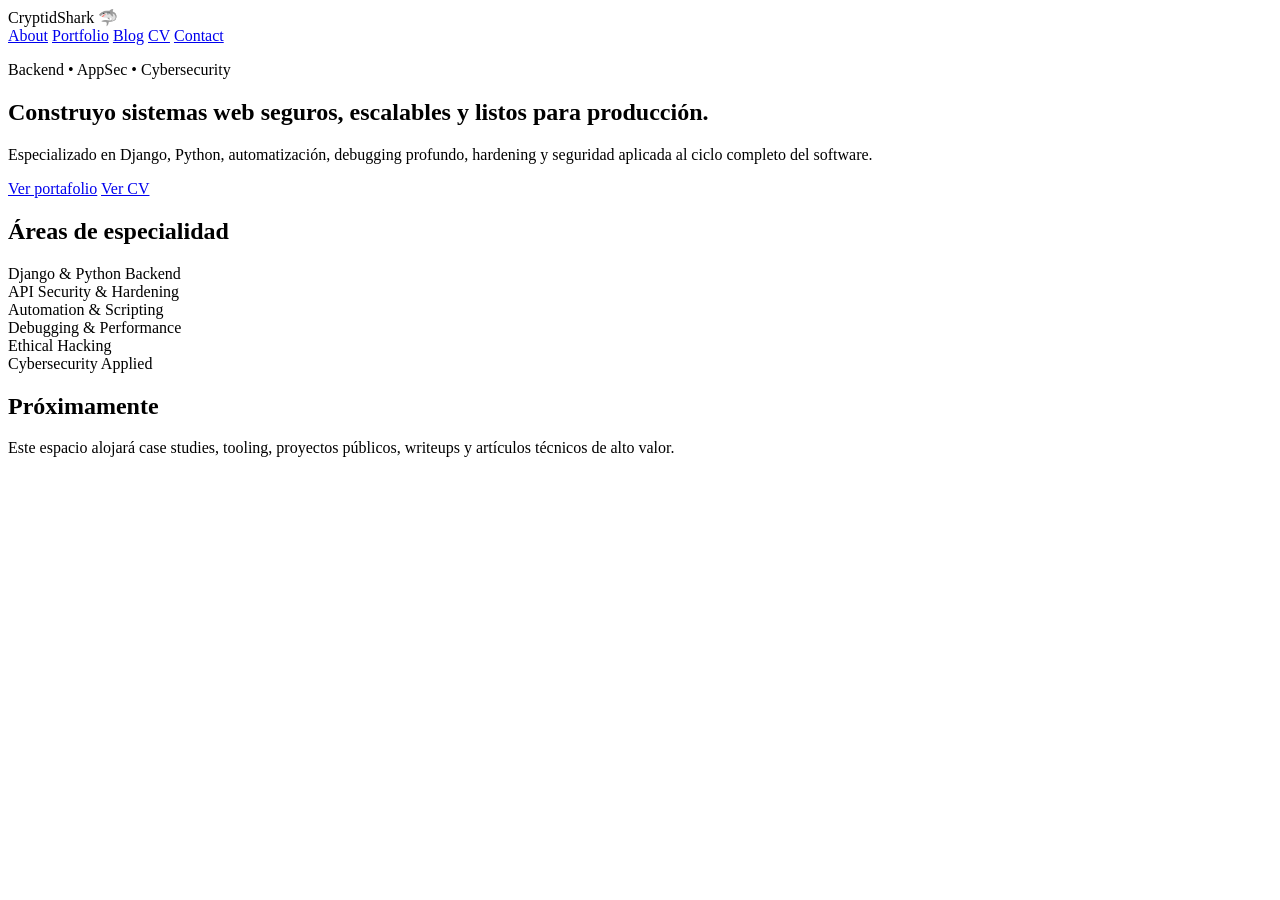
==== index.html @ 8bccdbf0 "Update index.html" ====
<!DOCTYPE html>
<html lang="es">
<head>
  <meta charset="UTF-8" />
  <meta name="viewport" content="width=device-width, initial-scale=1.0" />
  <title>CryptidShark | Backend Engineer & AppSec</title>
  <meta name="description" content="Backend Engineer especializado en Django, Python, automatización, AppSec y ciberseguridad aplicada.">
  <link rel="stylesheet" href="assets/css/style.css" />
</head>
<body>
  <header class="navbar">
    <div class="brand">CryptidShark 🦈</div>
    <nav>
      <a href="about.html">About</a>
      <a href="portfolio.html">Portfolio</a>
      <a href="blog.html">Blog</a>
      <a href="cv.html">CV</a>
      <a href="contact.html">Contact</a>
    </nav>
  </header>

  <main>
    <section class="hero">
      <p class="eyebrow">Backend • AppSec • Cybersecurity</p>
      <h1>Construyo sistemas web seguros, escalables y listos para producción.</h1>
      <p class="subtitle">
        Especializado en Django, Python, automatización, debugging profundo,
        hardening y seguridad aplicada al ciclo completo del software.
      </p>

      <div class="cta-group">
        <a class="btn primary" href="portfolio.html">Ver portafolio</a>
        <a class="btn secondary" href="cv.html">Ver CV</a>
      </div>
    </section>

    <section class="expertise">
      <h2>Áreas de especialidad</h2>
      <div class="grid">
        <div class="card">Django & Python Backend</div>
        <div class="card">API Security & Hardening</div>
        <div class="card">Automation & Scripting</div>
        <div class="card">Debugging & Performance</div>
        <div class="card">Ethical Hacking</div>
        <div class="card">Cybersecurity Applied</div>
      </div>
    </section>

    <section class="preview">
      <h2>Próximamente</h2>
      <p>
        Este espacio alojará case studies, tooling, proyectos públicos,
        writeups y artículos técnicos de alto valor.
      </p>
    </section>
  </main>
</body>
</html>
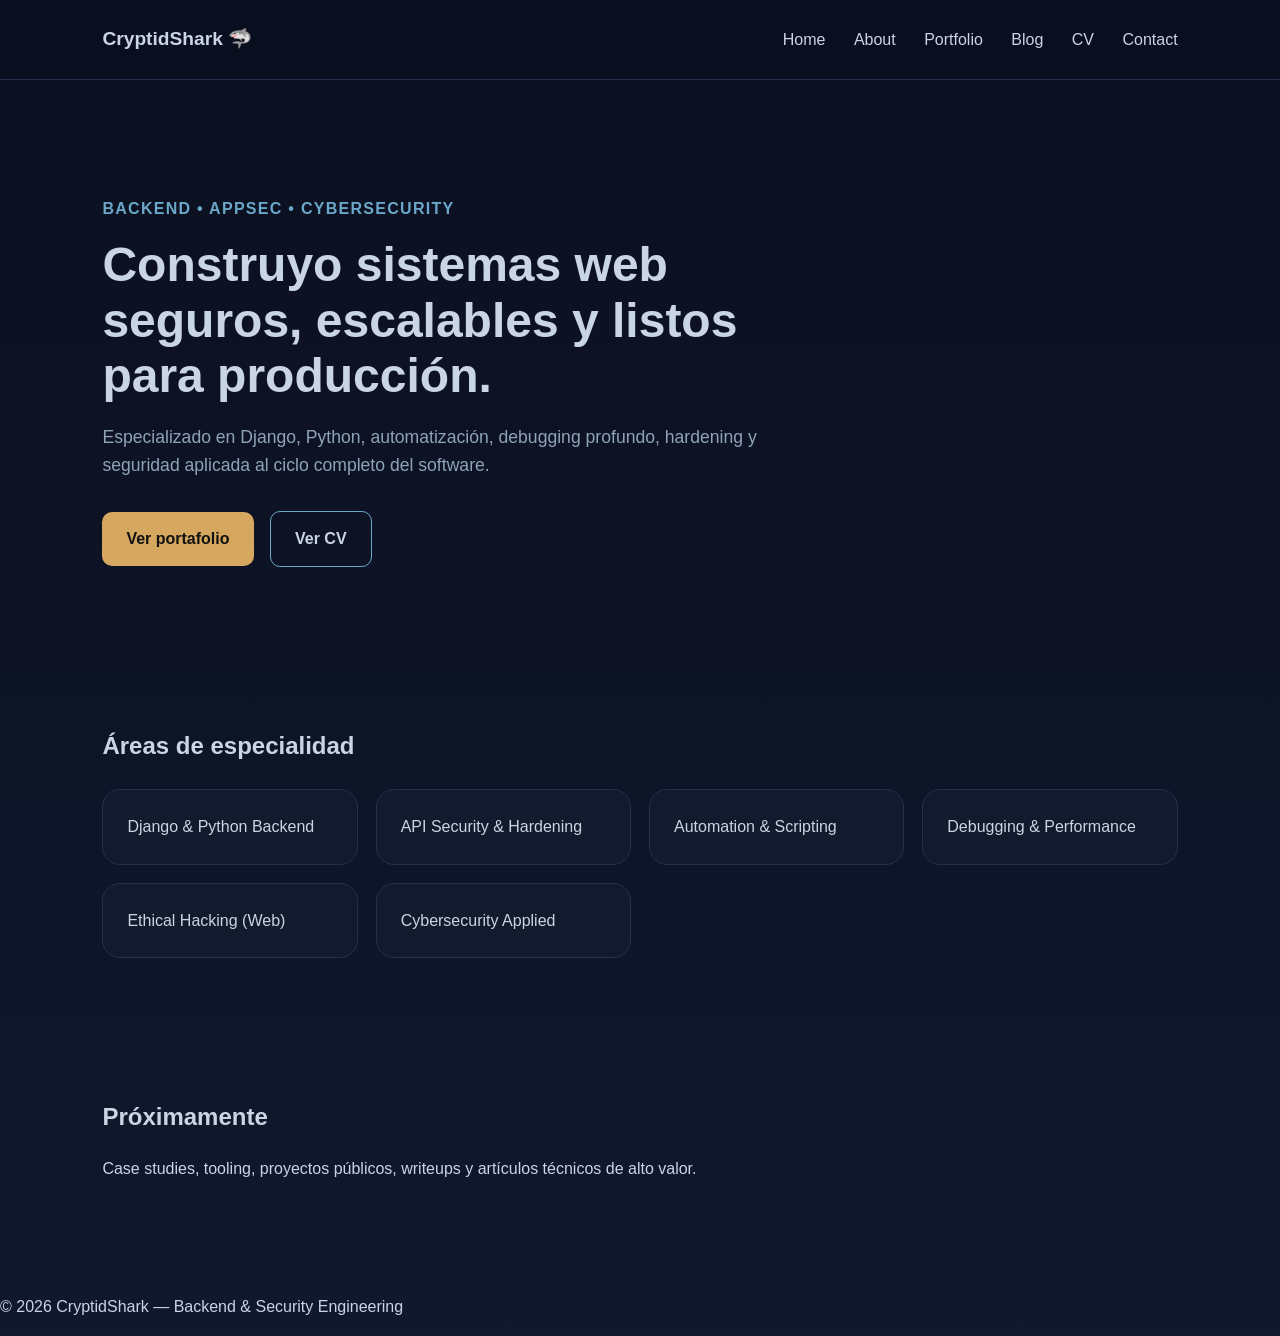
==== commit 72991d76: "Update index.html" ====
--- a/index.html
+++ b/index.html
@@ -1,16 +1,20 @@
 <!DOCTYPE html>
 <html lang="es">
 <head>
-  <meta charset="UTF-8" />
-  <meta name="viewport" content="width=device-width, initial-scale=1.0" />
-  <title>CryptidShark | Backend Engineer & AppSec</title>
-  <meta name="description" content="Backend Engineer especializado en Django, Python, automatización, AppSec y ciberseguridad aplicada.">
-  <link rel="stylesheet" href="assets/css/style.css" />
+  <meta charset="UTF-8">
+  <meta name="viewport" content="width=device-width, initial-scale=1.0">
+  <title>CryptidShark | Backend & AppSec Engineer</title>
+  <meta name="description" content="Backend Engineer especializado en Django, Python, automatización, AppSec y ciberseguridad aplicada. Disponible para auditorías, hardening y desarrollo seguro.">
+  <meta property="og:title" content="CryptidShark | Backend & AppSec">
+  <meta property="og:description" content="Construyo sistemas web seguros, escalables y listos para producción.">
+  <meta property="og:type" content="website">
+  <link rel="stylesheet" href="assets/css/style.css">
 </head>
 <body>
   <header class="navbar">
     <div class="brand">CryptidShark 🦈</div>
     <nav>
+      <a href="index.html">Home</a>
       <a href="about.html">About</a>
       <a href="portfolio.html">Portfolio</a>
       <a href="blog.html">Blog</a>
@@ -27,7 +31,6 @@
         Especializado en Django, Python, automatización, debugging profundo,
         hardening y seguridad aplicada al ciclo completo del software.
       </p>
-
       <div class="cta-group">
         <a class="btn primary" href="portfolio.html">Ver portafolio</a>
         <a class="btn secondary" href="cv.html">Ver CV</a>
@@ -41,18 +44,19 @@
         <div class="card">API Security & Hardening</div>
         <div class="card">Automation & Scripting</div>
         <div class="card">Debugging & Performance</div>
-        <div class="card">Ethical Hacking</div>
+        <div class="card">Ethical Hacking (Web)</div>
         <div class="card">Cybersecurity Applied</div>
       </div>
     </section>
 
     <section class="preview">
       <h2>Próximamente</h2>
-      <p>
-        Este espacio alojará case studies, tooling, proyectos públicos,
-        writeups y artículos técnicos de alto valor.
-      </p>
+      <p>Case studies, tooling, proyectos públicos, writeups y artículos técnicos de alto valor.</p>
     </section>
   </main>
+
+  <footer class="footer">
+    <p>© 2026 CryptidShark — Backend & Security Engineering</p>
+  </footer>
 </body>
 </html>
--- a/assets/css/style.css
+++ b/assets/css/style.css
@@ -0,0 +1,114 @@
+:root {
+  --bg: #0b1020;
+  --surface: #131a2e;
+  --text: #c9d4e5;
+  --muted: #8ea3b8;
+  --accent: #6ba7c9;
+  --premium: #d6a85f;
+  --border: #24314d;
+}
+
+* {
+  box-sizing: border-box;
+}
+
+body {
+  margin: 0;
+  font-family: Inter, Arial, sans-serif;
+  background: linear-gradient(180deg, #0b1020 0%, #10182d 100%);
+  color: var(--text);
+  line-height: 1.6;
+}
+
+.navbar {
+  display: flex;
+  justify-content: space-between;
+  align-items: center;
+  padding: 24px 8%;
+  border-bottom: 1px solid var(--border);
+  background: rgba(11, 16, 32, 0.85);
+  backdrop-filter: blur(10px);
+  position: sticky;
+  top: 0;
+}
+
+.brand {
+  font-weight: 700;
+  font-size: 1.2rem;
+}
+
+nav a {
+  color: var(--text);
+  text-decoration: none;
+  margin-left: 24px;
+}
+
+.hero {
+  padding: 100px 8%;
+  max-width: 900px;
+}
+
+.eyebrow {
+  color: var(--accent);
+  font-weight: 600;
+  letter-spacing: 0.08em;
+  text-transform: uppercase;
+}
+
+.hero h1 {
+  font-size: 3rem;
+  line-height: 1.15;
+  margin: 12px 0 20px;
+}
+
+.subtitle {
+  color: var(--muted);
+  max-width: 700px;
+  font-size: 1.1rem;
+}
+
+.cta-group {
+  margin-top: 32px;
+}
+
+.btn {
+  display: inline-block;
+  padding: 14px 24px;
+  border-radius: 10px;
+  text-decoration: none;
+  margin-right: 12px;
+  font-weight: 600;
+}
+
+.primary {
+  background: var(--premium);
+  color: #111;
+}
+
+.secondary {
+  border: 1px solid var(--accent);
+  color: var(--text);
+}
+
+.expertise,
+.preview {
+  padding: 40px 8% 80px;
+}
+
+.grid {
+  display: grid;
+  grid-template-columns: repeat(auto-fit, minmax(220px, 1fr));
+  gap: 18px;
+  margin-top: 24px;
+}
+
+.card {
+  background: var(--surface);
+  border: 1px solid var(--border);
+  padding: 24px;
+  border-radius: 18px;
+}
+
+.page {
+  min-height: 100vh;
+}
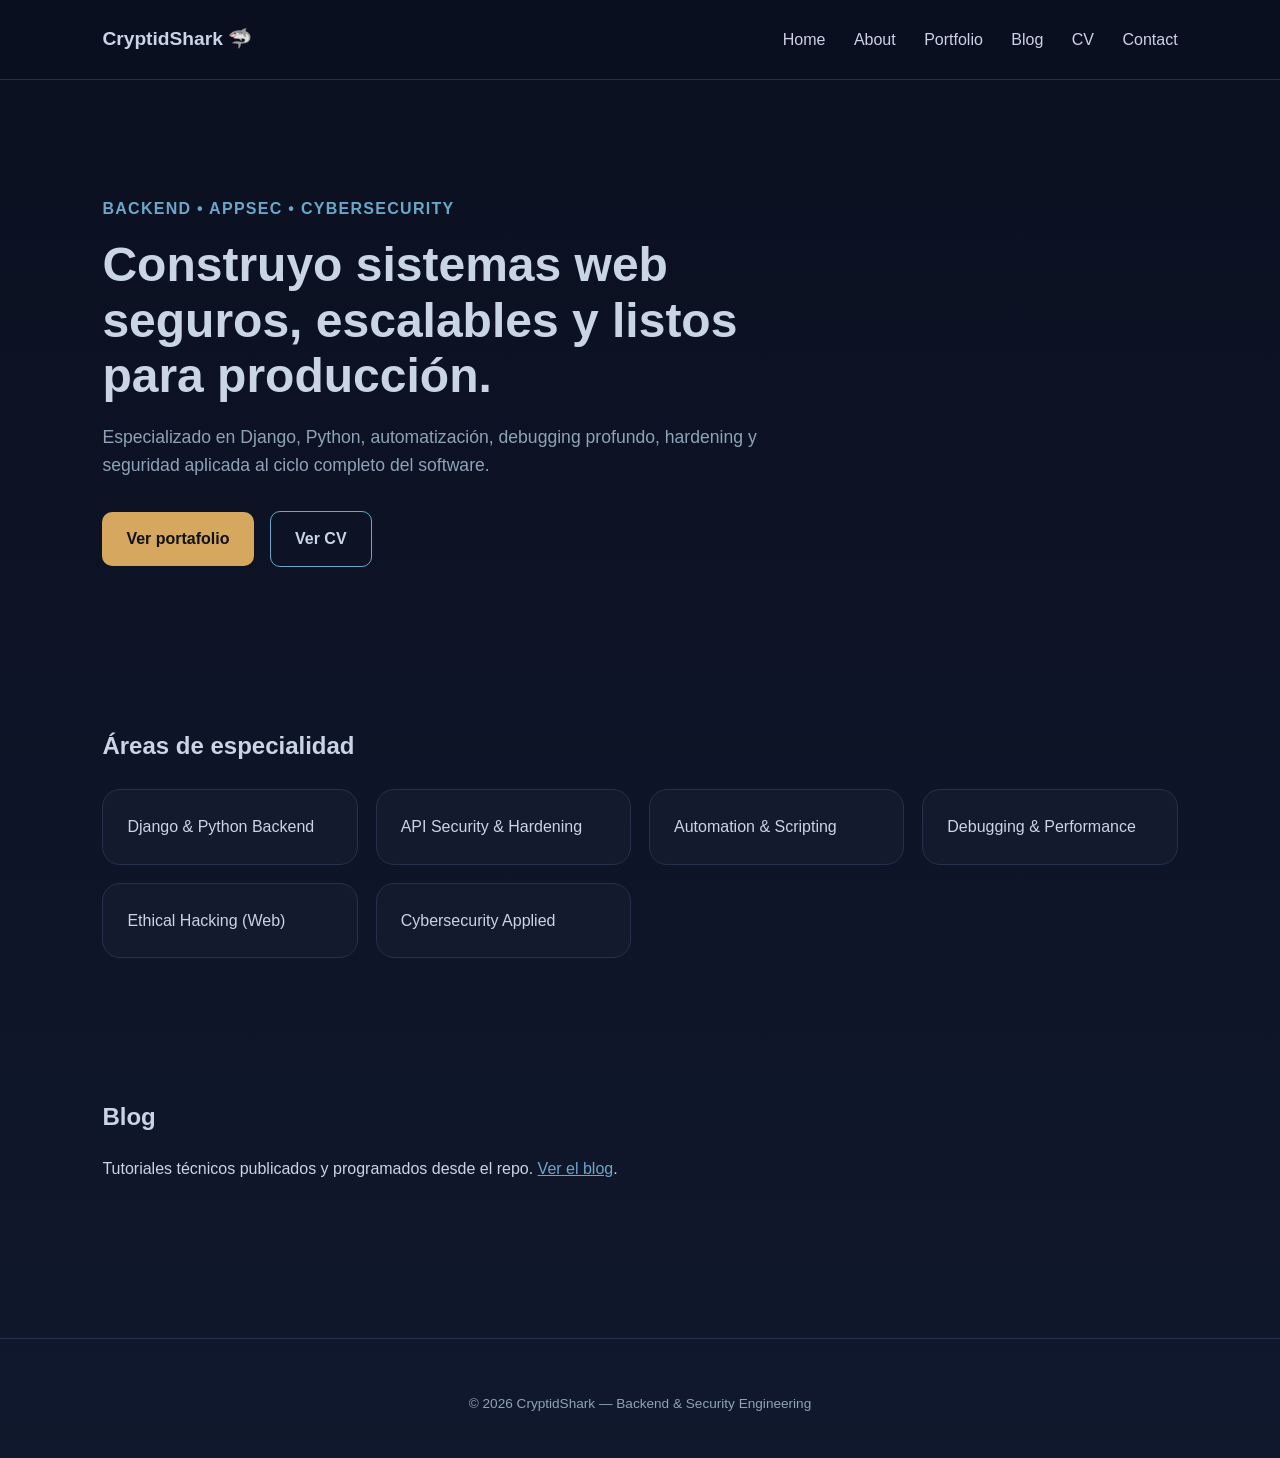
==== commit 5451e39e: "Mejora de link" ====
--- a/index.html
+++ b/index.html
@@ -50,8 +50,8 @@
     </section>
 
     <section class="preview">
-      <h2>Próximamente</h2>
-      <p>Case studies, tooling, proyectos públicos, writeups y artículos técnicos de alto valor.</p>
+      <h2>Blog</h2>
+      <p>Tutoriales técnicos publicados y programados desde el repo. <a href="blog.html">Ver el blog</a>.</p>
     </section>
   </main>
 
--- a/assets/css/style.css
+++ b/assets/css/style.css
@@ -95,6 +95,10 @@
   padding: 40px 8% 80px;
 }
 
+.preview a {
+  color: var(--accent);
+}
+
 .grid {
   display: grid;
   grid-template-columns: repeat(auto-fit, minmax(220px, 1fr));
@@ -109,6 +113,88 @@
   border-radius: 18px;
 }
 
+a.card,
+a.blog-card {
+  color: inherit;
+  text-decoration: none;
+  display: block;
+  transition: border-color 0.2s ease, transform 0.2s ease;
+}
+
+a.card:hover,
+a.blog-card:hover {
+  border-color: var(--accent);
+  transform: translateY(-2px);
+}
+
+.article {
+  max-width: 900px;
+  margin: 0 auto;
+  padding: 0 20px 80px;
+}
+
+.article h1 {
+  font-size: 2.2rem;
+  line-height: 1.2;
+}
+
+.article-meta {
+  color: var(--muted);
+  margin-bottom: 32px;
+}
+
+.article h2 {
+  margin-top: 40px;
+}
+
+.article pre {
+  background: #0a0f1c;
+  border: 1px solid var(--border);
+  padding: 16px;
+  overflow-x: auto;
+  border-radius: 12px;
+}
+
+.article code {
+  font-family: ui-monospace, SFMono-Regular, Menlo, monospace;
+  font-size: 0.9em;
+}
+
+.article a {
+  color: var(--accent);
+}
+
 .page {
   min-height: 100vh;
 }
+
+/* Footer */
+.footer {
+  text-align: center;
+  padding: 40px 8% 30px;
+  border-top: 1px solid var(--border);
+  margin-top: 60px;
+  color: var(--muted);
+  font-size: 0.85rem;
+}
+
+/* Responsive */
+@media (max-width: 768px) {
+  .navbar {
+    flex-direction: column;
+    gap: 16px;
+    padding: 16px;
+  }
+  nav a {
+    margin-left: 12px;
+    margin-right: 12px;
+  }
+  .hero h1 {
+    font-size: 2.2rem;
+  }
+  .btn {
+    display: block;
+    margin-bottom: 12px;
+    text-align: center;
+  }
+}
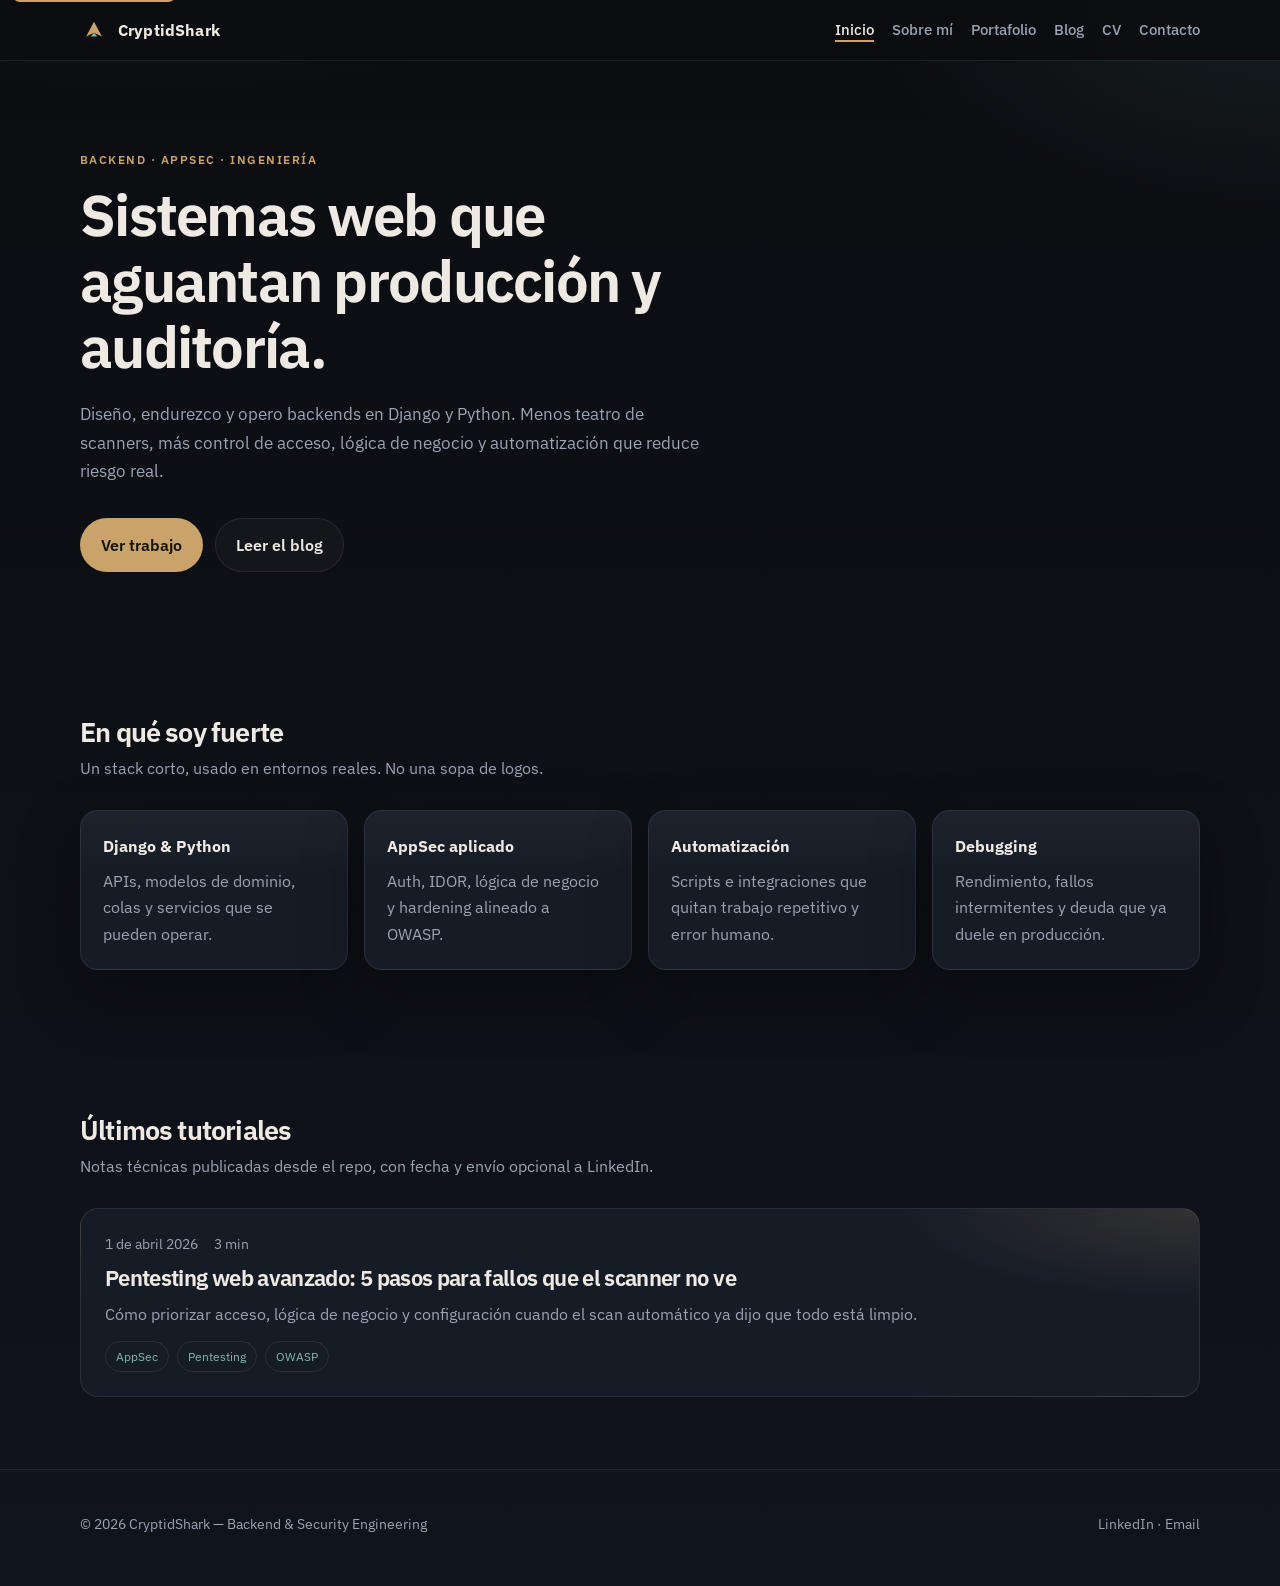
==== commit 72bec99f: "Mejora de link v2" ====
--- a/index.html
+++ b/index.html
@@ -4,59 +4,116 @@
   <meta charset="UTF-8">
   <meta name="viewport" content="width=device-width, initial-scale=1.0">
   <title>CryptidShark | Backend & AppSec Engineer</title>
-  <meta name="description" content="Backend Engineer especializado en Django, Python, automatización, AppSec y ciberseguridad aplicada. Disponible para auditorías, hardening y desarrollo seguro.">
+  <meta name="description" content="Anthony Renzo A. — Backend Engineer en Django y Python, AppSec y ciberseguridad aplicada. Auditorías, hardening y sistemas listos para producción.">
+  <meta name="theme-color" content="#0b0d11">
+  <link rel="canonical" href="https://cyphershark.github.io/">
   <meta property="og:title" content="CryptidShark | Backend & AppSec">
-  <meta property="og:description" content="Construyo sistemas web seguros, escalables y listos para producción.">
+  <meta property="og:description" content="Sistemas web seguros, escalables y listos para producción.">
   <meta property="og:type" content="website">
+  <meta property="og:url" content="https://cyphershark.github.io/">
+  <link rel="icon" href="assets/img/favicon.svg" type="image/svg+xml">
+  <link rel="preconnect" href="https://fonts.googleapis.com">
+  <link rel="preconnect" href="https://fonts.gstatic.com" crossorigin>
+  <link href="https://fonts.googleapis.com/css2?family=IBM+Plex+Mono:wght@400;500&family=IBM+Plex+Sans:wght@400;500;600;700&family=IBM+Plex+Serif:ital,wght@0,500;0,600;1,400&display=swap" rel="stylesheet">
   <link rel="stylesheet" href="assets/css/style.css">
+  <script type="application/ld+json">
+  {
+    "@context": "https://schema.org",
+    "@type": "Person",
+    "name": "Anthony Renzo A.",
+    "alternateName": "CryptidShark",
+    "jobTitle": "Backend & AppSec Engineer",
+    "url": "https://cyphershark.github.io/",
+    "email": "mailto:anthonyr594@outlook.com",
+    "sameAs": ["https://www.linkedin.com/in/anthony-renzo-a-06a599196"]
+  }
+  </script>
 </head>
 <body>
+  <a class="skip-link" href="#contenido">Saltar al contenido</a>
   <header class="navbar">
-    <div class="brand">CryptidShark 🦈</div>
-    <nav>
-      <a href="index.html">Home</a>
-      <a href="about.html">About</a>
-      <a href="portfolio.html">Portfolio</a>
-      <a href="blog.html">Blog</a>
-      <a href="cv.html">CV</a>
-      <a href="contact.html">Contact</a>
-    </nav>
+    <div class="navbar-inner">
+      <a class="brand" href="index.html">
+        <img src="assets/img/favicon.svg" alt="">
+        CryptidShark
+      </a>
+      <input id="nav-toggle" class="nav-toggle" type="checkbox" aria-hidden="true" tabindex="-1">
+      <label class="nav-burger" for="nav-toggle" aria-label="Abrir menú"><span></span></label>
+      <nav aria-label="Principal">
+        <a class="is-active" href="index.html" aria-current="page">Inicio</a>
+        <a href="about.html">Sobre mí</a>
+        <a href="portfolio.html">Portafolio</a>
+        <a href="blog.html">Blog</a>
+        <a href="cv.html">CV</a>
+        <a href="contact.html">Contacto</a>
+      </nav>
+    </div>
   </header>
 
-  <main>
+  <main id="contenido">
     <section class="hero">
-      <p class="eyebrow">Backend • AppSec • Cybersecurity</p>
-      <h1>Construyo sistemas web seguros, escalables y listos para producción.</h1>
-      <p class="subtitle">
-        Especializado en Django, Python, automatización, debugging profundo,
-        hardening y seguridad aplicada al ciclo completo del software.
-      </p>
-      <div class="cta-group">
-        <a class="btn primary" href="portfolio.html">Ver portafolio</a>
-        <a class="btn secondary" href="cv.html">Ver CV</a>
+      <div class="wrap">
+        <p class="eyebrow">Backend · AppSec · Ingeniería</p>
+        <h1>Sistemas web que aguantan producción y auditoría.</h1>
+        <p class="subtitle">
+          Diseño, endurezco y opero backends en Django y Python.
+          Menos teatro de scanners, más control de acceso, lógica de negocio
+          y automatización que reduce riesgo real.
+        </p>
+        <div class="cta-group">
+          <a class="btn primary" href="portfolio.html">Ver trabajo</a>
+          <a class="btn secondary" href="blog.html">Leer el blog</a>
+        </div>
       </div>
     </section>
 
-    <section class="expertise">
-      <h2>Áreas de especialidad</h2>
-      <div class="grid">
-        <div class="card">Django & Python Backend</div>
-        <div class="card">API Security & Hardening</div>
-        <div class="card">Automation & Scripting</div>
-        <div class="card">Debugging & Performance</div>
-        <div class="card">Ethical Hacking (Web)</div>
-        <div class="card">Cybersecurity Applied</div>
+    <section class="section">
+      <div class="wrap">
+        <h2>En qué soy fuerte</h2>
+        <p class="section-intro">Un stack corto, usado en entornos reales. No una sopa de logos.</p>
+        <div class="grid">
+          <article class="card">
+            <strong>Django & Python</strong>
+            <p>APIs, modelos de dominio, colas y servicios que se pueden operar.</p>
+          </article>
+          <article class="card">
+            <strong>AppSec aplicado</strong>
+            <p>Auth, IDOR, lógica de negocio y hardening alineado a OWASP.</p>
+          </article>
+          <article class="card">
+            <strong>Automatización</strong>
+            <p>Scripts e integraciones que quitan trabajo repetitivo y error humano.</p>
+          </article>
+          <article class="card">
+            <strong>Debugging</strong>
+            <p>Rendimiento, fallos intermitentes y deuda que ya duele en producción.</p>
+          </article>
+        </div>
       </div>
     </section>
 
-    <section class="preview">
-      <h2>Blog</h2>
-      <p>Tutoriales técnicos publicados y programados desde el repo. <a href="blog.html">Ver el blog</a>.</p>
+    <section class="section">
+      <div class="wrap">
+        <h2>Últimos tutoriales</h2>
+        <p class="section-intro">Notas técnicas publicadas desde el repo, con fecha y envío opcional a LinkedIn.</p>
+        <!-- BLOG_LATEST:START -->
+        <div class="post-list">
+          <a class="post-card post-card--featured" href="blog/secure-django.html"><div class="post-card-meta"><time datetime="2026-04-01">1 de abril 2026</time><span>3 min</span></div><h3>Pentesting web avanzado: 5 pasos para fallos que el scanner no ve</h3><p class="excerpt">Cómo priorizar acceso, lógica de negocio y configuración cuando el scan automático ya dijo que todo está limpio.</p><ul class="chips"><li>AppSec</li><li>Pentesting</li><li>OWASP</li></ul></a>
+        </div>
+        <!-- BLOG_LATEST:END -->
+      </div>
     </section>
   </main>
 
   <footer class="footer">
-    <p>© 2026 CryptidShark — Backend & Security Engineering</p>
+    <div class="footer-inner">
+      <p>© 2026 CryptidShark — Backend & Security Engineering</p>
+      <p>
+        <a href="https://www.linkedin.com/in/anthony-renzo-a-06a599196" rel="me noopener noreferrer" target="_blank">LinkedIn</a>
+        ·
+        <a href="mailto:anthonyr594@outlook.com">Email</a>
+      </p>
+    </div>
   </footer>
 </body>
 </html>
--- a/assets/css/style.css
+++ b/assets/css/style.css
@@ -1,120 +1,288 @@
 :root {
-  --bg: #0b1020;
-  --surface: #131a2e;
-  --text: #c9d4e5;
-  --muted: #8ea3b8;
-  --accent: #6ba7c9;
-  --premium: #d6a85f;
-  --border: #24314d;
-}
-
-* {
+  --bg: #0b0d11;
+  --bg-2: #10141b;
+  --surface: #161c26;
+  --surface-2: #1c2430;
+  --text: #eeeae3;
+  --muted: #9aa3b2;
+  --accent: #c9a36a;
+  --accent-2: #7eb8b0;
+  --border: rgba(238, 234, 227, 0.09);
+  --glow: rgba(201, 163, 106, 0.16);
+  --shadow: 0 24px 60px rgba(0, 0, 0, 0.35);
+  --radius: 18px;
+  --wrap: 1120px;
+  --font: "IBM Plex Sans", system-ui, sans-serif;
+  --serif: "IBM Plex Serif", Georgia, serif;
+  --mono: "IBM Plex Mono", ui-monospace, monospace;
+}
+
+*,
+*::before,
+*::after {
   box-sizing: border-box;
+}
+
+html {
+  scroll-behavior: smooth;
+  color-scheme: dark;
 }
 
 body {
   margin: 0;
-  font-family: Inter, Arial, sans-serif;
-  background: linear-gradient(180deg, #0b1020 0%, #10182d 100%);
+  min-height: 100vh;
+  font-family: var(--font);
+  background:
+    radial-gradient(1200px 500px at 12% -10%, rgba(201, 163, 106, 0.12), transparent 50%),
+    radial-gradient(900px 480px at 100% 0%, rgba(126, 184, 176, 0.1), transparent 46%),
+    linear-gradient(180deg, var(--bg) 0%, var(--bg-2) 100%);
   color: var(--text);
-  line-height: 1.6;
+  line-height: 1.65;
+}
+
+img {
+  max-width: 100%;
+  display: block;
+}
+
+a {
+  color: var(--accent-2);
+}
+
+a:hover {
+  color: var(--accent);
+}
+
+:focus-visible {
+  outline: 2px solid var(--accent);
+  outline-offset: 3px;
+}
+
+.skip-link {
+  position: absolute;
+  left: 12px;
+  top: -40px;
+  z-index: 100;
+  padding: 8px 12px;
+  background: var(--accent);
+  color: #111;
+  font-weight: 600;
+  text-decoration: none;
+  border-radius: 8px;
+}
+
+.skip-link:focus {
+  top: 12px;
+}
+
+.wrap {
+  width: min(var(--wrap), calc(100% - 48px));
+  margin: 0 auto;
 }
 
 .navbar {
+  position: sticky;
+  top: 0;
+  z-index: 50;
   display: flex;
   justify-content: space-between;
   align-items: center;
-  padding: 24px 8%;
+  gap: 24px;
+  flex-wrap: wrap;
+  padding: 16px 0;
   border-bottom: 1px solid var(--border);
-  background: rgba(11, 16, 32, 0.85);
-  backdrop-filter: blur(10px);
-  position: sticky;
-  top: 0;
+  background: rgba(11, 13, 17, 0.82);
+  backdrop-filter: blur(16px);
+}
+
+.navbar .wrap,
+.navbar-inner {
+  display: flex;
+  justify-content: space-between;
+  align-items: center;
+  gap: 24px;
+  flex-wrap: wrap;
+  width: min(var(--wrap), calc(100% - 48px));
+  margin: 0 auto;
 }
 
 .brand {
+  display: inline-flex;
+  align-items: center;
+  gap: 10px;
+  color: var(--text);
+  text-decoration: none;
   font-weight: 700;
-  font-size: 1.2rem;
-}
-
-nav a {
+  letter-spacing: 0.01em;
+}
+
+.brand img {
+  width: 28px;
+  height: 28px;
+}
+
+.nav-toggle {
+  position: absolute;
+  width: 1px;
+  height: 1px;
+  overflow: hidden;
+  clip: rect(0, 0, 0, 0);
+}
+
+.nav-burger {
+  display: none;
+  width: 44px;
+  height: 44px;
+  border: 1px solid var(--border);
+  border-radius: 12px;
+  align-items: center;
+  justify-content: center;
+  cursor: pointer;
+  background: var(--surface);
+}
+
+.nav-burger span {
+  display: block;
+  width: 18px;
+  height: 2px;
+  background: var(--text);
+  box-shadow: 0 -6px 0 var(--text), 0 6px 0 var(--text);
+}
+
+.navbar nav {
+  display: flex;
+  flex-wrap: wrap;
+  gap: 8px 18px;
+}
+
+.navbar nav a {
+  color: var(--muted);
+  text-decoration: none;
+  font-size: 0.94rem;
+  font-weight: 500;
+}
+
+.navbar nav a:hover,
+.navbar nav a.is-active {
   color: var(--text);
-  text-decoration: none;
-  margin-left: 24px;
+}
+
+.navbar nav a.is-active {
+  box-shadow: inset 0 -2px 0 var(--accent);
+}
+
+.hero,
+.section {
+  padding: 72px 0;
 }
 
 .hero {
-  padding: 100px 8%;
-  max-width: 900px;
+  padding-top: 88px;
 }
 
 .eyebrow {
+  margin: 0 0 12px;
   color: var(--accent);
   font-weight: 600;
-  letter-spacing: 0.08em;
+  letter-spacing: 0.12em;
   text-transform: uppercase;
+  font-size: 0.78rem;
+}
+
+h1,
+h2,
+h3 {
+  line-height: 1.15;
+  letter-spacing: -0.03em;
+  font-weight: 650;
 }
 
 .hero h1 {
-  font-size: 3rem;
-  line-height: 1.15;
-  margin: 12px 0 20px;
-}
-
-.subtitle {
-  color: var(--muted);
-  max-width: 700px;
-  font-size: 1.1rem;
+  max-width: 18ch;
+  margin: 0 0 20px;
+  font-size: clamp(2.2rem, 5vw, 3.6rem);
+}
+
+.subtitle,
+.lede {
+  max-width: 62ch;
+  color: var(--muted);
+  font-size: 1.08rem;
 }
 
 .cta-group {
+  display: flex;
+  flex-wrap: wrap;
+  gap: 12px;
   margin-top: 32px;
 }
 
 .btn {
-  display: inline-block;
-  padding: 14px 24px;
-  border-radius: 10px;
-  text-decoration: none;
-  margin-right: 12px;
+  display: inline-flex;
+  align-items: center;
+  justify-content: center;
+  padding: 13px 20px;
+  border-radius: 999px;
+  text-decoration: none;
   font-weight: 600;
-}
-
-.primary {
-  background: var(--premium);
-  color: #111;
-}
-
-.secondary {
-  border: 1px solid var(--accent);
+  border: 1px solid transparent;
+  transition: transform 0.2s ease, background 0.2s ease, border-color 0.2s ease;
+}
+
+.btn:hover {
+  transform: translateY(-1px);
+  color: inherit;
+}
+
+.btn.primary {
+  background: var(--accent);
+  color: #16120c;
+}
+
+.btn.secondary {
+  border-color: var(--border);
   color: var(--text);
-}
-
-.expertise,
-.preview {
-  padding: 40px 8% 80px;
-}
-
-.preview a {
-  color: var(--accent);
+  background: rgba(255, 255, 255, 0.03);
+}
+
+.section h2 {
+  margin: 0 0 8px;
+  font-size: 1.7rem;
+}
+
+.section-intro {
+  color: var(--muted);
+  margin: 0 0 28px;
+  max-width: 62ch;
 }
 
 .grid {
   display: grid;
-  grid-template-columns: repeat(auto-fit, minmax(220px, 1fr));
-  gap: 18px;
-  margin-top: 24px;
+  grid-template-columns: repeat(auto-fit, minmax(230px, 1fr));
+  gap: 16px;
 }
 
 .card {
-  background: var(--surface);
-  border: 1px solid var(--border);
-  padding: 24px;
-  border-radius: 18px;
+  background: linear-gradient(180deg, rgba(255, 255, 255, 0.03), transparent 40%), var(--surface);
+  border: 1px solid var(--border);
+  padding: 22px;
+  border-radius: var(--radius);
+  box-shadow: var(--shadow);
+}
+
+.card strong {
+  display: block;
+  margin-bottom: 8px;
+  font-size: 1.02rem;
+}
+
+.card p {
+  margin: 0;
+  color: var(--muted);
 }
 
 a.card,
-a.blog-card {
+a.post-card {
   color: inherit;
   text-decoration: none;
   display: block;
@@ -122,79 +290,257 @@
 }
 
 a.card:hover,
-a.blog-card:hover {
-  border-color: var(--accent);
-  transform: translateY(-2px);
-}
-
-.article {
-  max-width: 900px;
+a.post-card:hover {
+  border-color: rgba(201, 163, 106, 0.45);
+  transform: translateY(-3px);
+  color: inherit;
+}
+
+.post-list {
+  display: grid;
+  gap: 16px;
+}
+
+.post-card {
+  background: var(--surface);
+  border: 1px solid var(--border);
+  border-radius: var(--radius);
+  padding: 24px;
+}
+
+.post-card--featured {
+  background:
+    radial-gradient(600px 180px at 100% 0%, var(--glow), transparent 50%),
+    var(--surface);
+}
+
+.post-card-meta {
+  display: flex;
+  flex-wrap: wrap;
+  gap: 10px 16px;
+  color: var(--muted);
+  font-size: 0.88rem;
+  margin-bottom: 10px;
+}
+
+.post-card h3 {
+  margin: 0 0 10px;
+  font-size: 1.35rem;
+}
+
+.post-card .excerpt {
+  color: var(--muted);
+  margin: 0 0 14px;
+}
+
+.chips {
+  display: flex;
+  flex-wrap: wrap;
+  gap: 8px;
+  padding: 0;
+  margin: 0;
+  list-style: none;
+}
+
+.chips li,
+.chip {
+  border: 1px solid var(--border);
+  border-radius: 999px;
+  padding: 4px 10px;
+  font-size: 0.78rem;
+  color: var(--accent-2);
+}
+
+.contact-grid,
+.split {
+  display: grid;
+  grid-template-columns: 1.2fr 0.8fr;
+  gap: 20px;
+}
+
+.timeline {
+  display: grid;
+  gap: 16px;
+}
+
+.timeline article {
+  padding-left: 18px;
+  border-left: 2px solid rgba(201, 163, 106, 0.35);
+}
+
+.article-shell {
+  width: min(820px, calc(100% - 48px));
   margin: 0 auto;
-  padding: 0 20px 80px;
-}
-
-.article h1 {
-  font-size: 2.2rem;
-  line-height: 1.2;
+  padding: 48px 0 96px;
+}
+
+.article-shell h1 {
+  font-family: var(--serif);
+  font-size: clamp(2rem, 4vw, 2.8rem);
+  margin: 8px 0 16px;
 }
 
 .article-meta {
   color: var(--muted);
-  margin-bottom: 32px;
-}
-
-.article h2 {
-  margin-top: 40px;
-}
-
-.article pre {
-  background: #0a0f1c;
+  margin-bottom: 28px;
+}
+
+.article-body {
+  font-size: 1.05rem;
+}
+
+.article-body h2,
+.article-body h3 {
+  margin-top: 2.2em;
+}
+
+.article-body p,
+.article-body li {
+  color: #d7d3cc;
+}
+
+.article-body pre {
+  background: #08090c;
   border: 1px solid var(--border);
   padding: 16px;
   overflow-x: auto;
   border-radius: 12px;
-}
-
-.article code {
-  font-family: ui-monospace, SFMono-Regular, Menlo, monospace;
+  font-family: var(--mono);
+  font-size: 0.9rem;
+}
+
+.article-body :not(pre) > code {
+  font-family: var(--mono);
   font-size: 0.9em;
-}
-
-.article a {
+  background: var(--surface-2);
+  padding: 0.12em 0.4em;
+  border-radius: 6px;
+}
+
+.article-body a {
   color: var(--accent);
 }
 
-.page {
-  min-height: 100vh;
-}
-
-/* Footer */
+.toc {
+  background: var(--surface);
+  border: 1px solid var(--border);
+  border-radius: 14px;
+  padding: 16px 18px;
+  margin: 0 0 32px;
+}
+
+.toc p {
+  margin: 0 0 8px;
+  font-weight: 600;
+}
+
+.toc .toc {
+  background: none;
+  border: 0;
+  padding: 0;
+  margin: 0;
+}
+
+.back-link {
+  display: inline-block;
+  margin-bottom: 24px;
+  color: var(--muted);
+  text-decoration: none;
+}
+
+.page-cta {
+  margin-top: 48px;
+  padding: 24px;
+  border: 1px solid var(--border);
+  border-radius: var(--radius);
+  background: var(--surface);
+}
+
 .footer {
-  text-align: center;
-  padding: 40px 8% 30px;
   border-top: 1px solid var(--border);
-  margin-top: 60px;
-  color: var(--muted);
-  font-size: 0.85rem;
-}
-
-/* Responsive */
-@media (max-width: 768px) {
-  .navbar {
+  padding: 28px 0 36px;
+  color: var(--muted);
+  font-size: 0.9rem;
+}
+
+.footer-inner {
+  display: flex;
+  justify-content: space-between;
+  gap: 16px;
+  flex-wrap: wrap;
+  width: min(var(--wrap), calc(100% - 48px));
+  margin: 0 auto;
+}
+
+.footer a {
+  color: var(--muted);
+  text-decoration: none;
+}
+
+.footer a:hover {
+  color: var(--accent);
+}
+
+.note {
+  font-size: 0.92rem;
+  color: var(--muted);
+  border-left: 3px solid var(--accent);
+  padding-left: 14px;
+}
+
+@media (max-width: 860px) {
+  .nav-burger {
+    display: inline-flex;
+  }
+
+  .navbar nav {
+    display: none;
+    width: 100%;
     flex-direction: column;
-    gap: 16px;
-    padding: 16px;
-  }
-  nav a {
-    margin-left: 12px;
-    margin-right: 12px;
-  }
-  .hero h1 {
-    font-size: 2.2rem;
-  }
+    padding-bottom: 12px;
+  }
+
+  .nav-toggle:checked ~ nav {
+    display: flex;
+  }
+
+  .hero,
+  .section {
+    padding: 48px 0;
+  }
+
+  .contact-grid,
+  .split {
+    grid-template-columns: 1fr;
+  }
+
   .btn {
-    display: block;
-    margin-bottom: 12px;
-    text-align: center;
-  }
-}
+    width: 100%;
+  }
+}
+
+@media (prefers-reduced-motion: reduce) {
+  html {
+    scroll-behavior: auto;
+  }
+
+  .btn,
+  a.card,
+  a.post-card {
+    transition: none;
+  }
+}
+
+@media print {
+  .navbar,
+  .footer,
+  .nav-burger,
+  .skip-link {
+    display: none;
+  }
+
+  body {
+    background: #fff;
+    color: #111;
+  }
+}
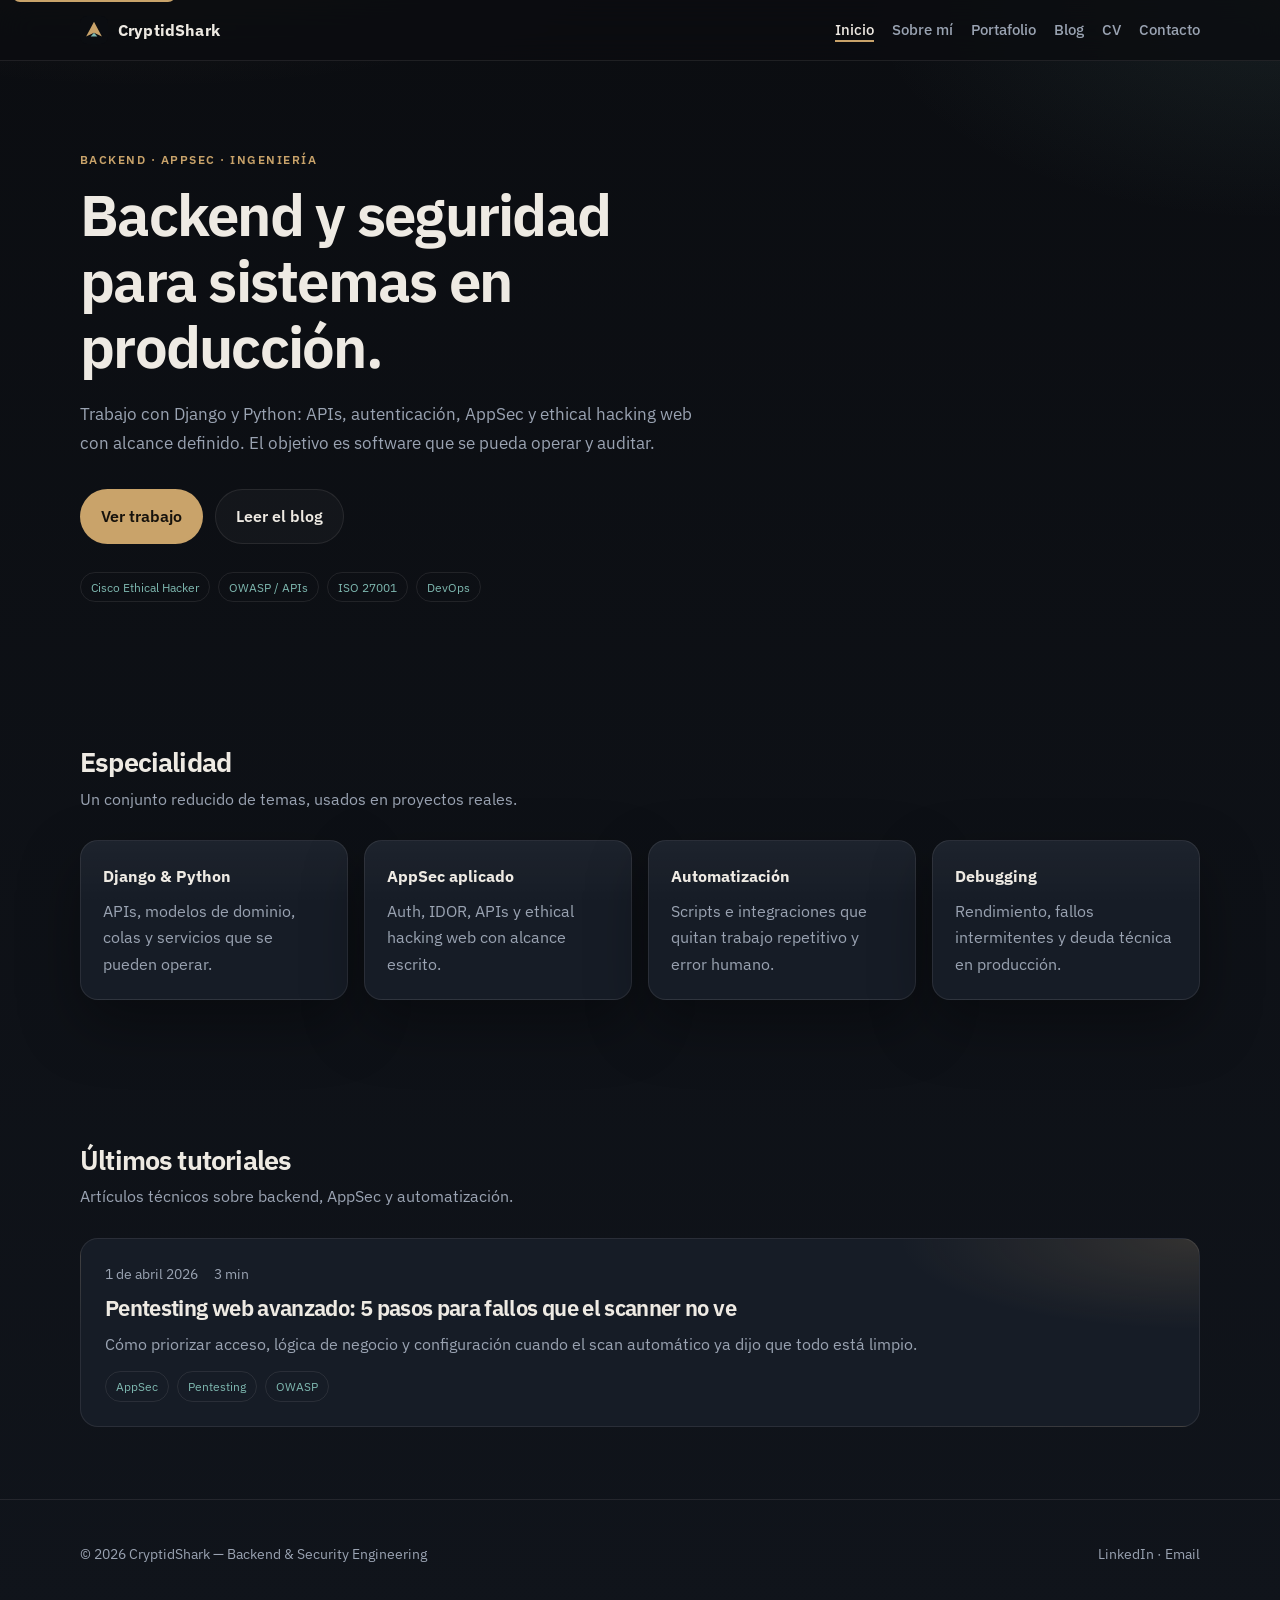
==== commit 9638dee6: "Mejora de link v3" ====
--- a/index.html
+++ b/index.html
@@ -8,7 +8,7 @@
   <meta name="theme-color" content="#0b0d11">
   <link rel="canonical" href="https://cyphershark.github.io/">
   <meta property="og:title" content="CryptidShark | Backend & AppSec">
-  <meta property="og:description" content="Sistemas web seguros, escalables y listos para producción.">
+  <meta property="og:description" content="Backend Django/Python, AppSec y ethical hacking para sistemas en producción.">
   <meta property="og:type" content="website">
   <meta property="og:url" content="https://cyphershark.github.io/">
   <link rel="icon" href="assets/img/favicon.svg" type="image/svg+xml">
@@ -54,23 +54,29 @@
     <section class="hero">
       <div class="wrap">
         <p class="eyebrow">Backend · AppSec · Ingeniería</p>
-        <h1>Sistemas web que aguantan producción y auditoría.</h1>
+        <h1>Backend y seguridad para sistemas en producción.</h1>
         <p class="subtitle">
-          Diseño, endurezco y opero backends en Django y Python.
-          Menos teatro de scanners, más control de acceso, lógica de negocio
-          y automatización que reduce riesgo real.
+          Trabajo con Django y Python: APIs, autenticación, AppSec
+          y ethical hacking web con alcance definido.
+          El objetivo es software que se pueda operar y auditar.
         </p>
         <div class="cta-group">
           <a class="btn primary" href="portfolio.html">Ver trabajo</a>
           <a class="btn secondary" href="blog.html">Leer el blog</a>
         </div>
+        <ul class="chips" style="margin-top: 28px">
+          <li>Cisco Ethical Hacker</li>
+          <li>OWASP / APIs</li>
+          <li>ISO 27001</li>
+          <li>DevOps</li>
+        </ul>
       </div>
     </section>
 
     <section class="section">
       <div class="wrap">
-        <h2>En qué soy fuerte</h2>
-        <p class="section-intro">Un stack corto, usado en entornos reales. No una sopa de logos.</p>
+        <h2>Especialidad</h2>
+        <p class="section-intro">Un conjunto reducido de temas, usados en proyectos reales.</p>
         <div class="grid">
           <article class="card">
             <strong>Django & Python</strong>
@@ -78,7 +84,7 @@
           </article>
           <article class="card">
             <strong>AppSec aplicado</strong>
-            <p>Auth, IDOR, lógica de negocio y hardening alineado a OWASP.</p>
+            <p>Auth, IDOR, APIs y ethical hacking web con alcance escrito.</p>
           </article>
           <article class="card">
             <strong>Automatización</strong>
@@ -86,7 +92,7 @@
           </article>
           <article class="card">
             <strong>Debugging</strong>
-            <p>Rendimiento, fallos intermitentes y deuda que ya duele en producción.</p>
+            <p>Rendimiento, fallos intermitentes y deuda técnica en producción.</p>
           </article>
         </div>
       </div>
@@ -95,7 +101,7 @@
     <section class="section">
       <div class="wrap">
         <h2>Últimos tutoriales</h2>
-        <p class="section-intro">Notas técnicas publicadas desde el repo, con fecha y envío opcional a LinkedIn.</p>
+        <p class="section-intro">Artículos técnicos sobre backend, AppSec y automatización.</p>
         <!-- BLOG_LATEST:START -->
         <div class="post-list">
           <a class="post-card post-card--featured" href="blog/secure-django.html"><div class="post-card-meta"><time datetime="2026-04-01">1 de abril 2026</time><span>3 min</span></div><h3>Pentesting web avanzado: 5 pasos para fallos que el scanner no ve</h3><p class="excerpt">Cómo priorizar acceso, lógica de negocio y configuración cuando el scan automático ya dijo que todo está limpio.</p><ul class="chips"><li>AppSec</li><li>Pentesting</li><li>OWASP</li></ul></a>
--- a/assets/css/style.css
+++ b/assets/css/style.css
@@ -488,6 +488,43 @@
   padding-left: 14px;
 }
 
+.creds {
+  display: grid;
+  gap: 12px;
+}
+
+.cred {
+  display: grid;
+  grid-template-columns: 1fr auto;
+  gap: 4px 16px;
+  align-items: baseline;
+  padding: 16px 18px;
+  border: 1px solid var(--border);
+  border-radius: 14px;
+  background: var(--surface);
+}
+
+.cred strong {
+  display: block;
+}
+
+.cred .issuer {
+  color: var(--muted);
+  font-size: 0.92rem;
+}
+
+.cred time {
+  color: var(--accent-2);
+  font-size: 0.85rem;
+  white-space: nowrap;
+}
+
+@media (max-width: 640px) {
+  .cred {
+    grid-template-columns: 1fr;
+  }
+}
+
 @media (max-width: 860px) {
   .nav-burger {
     display: inline-flex;
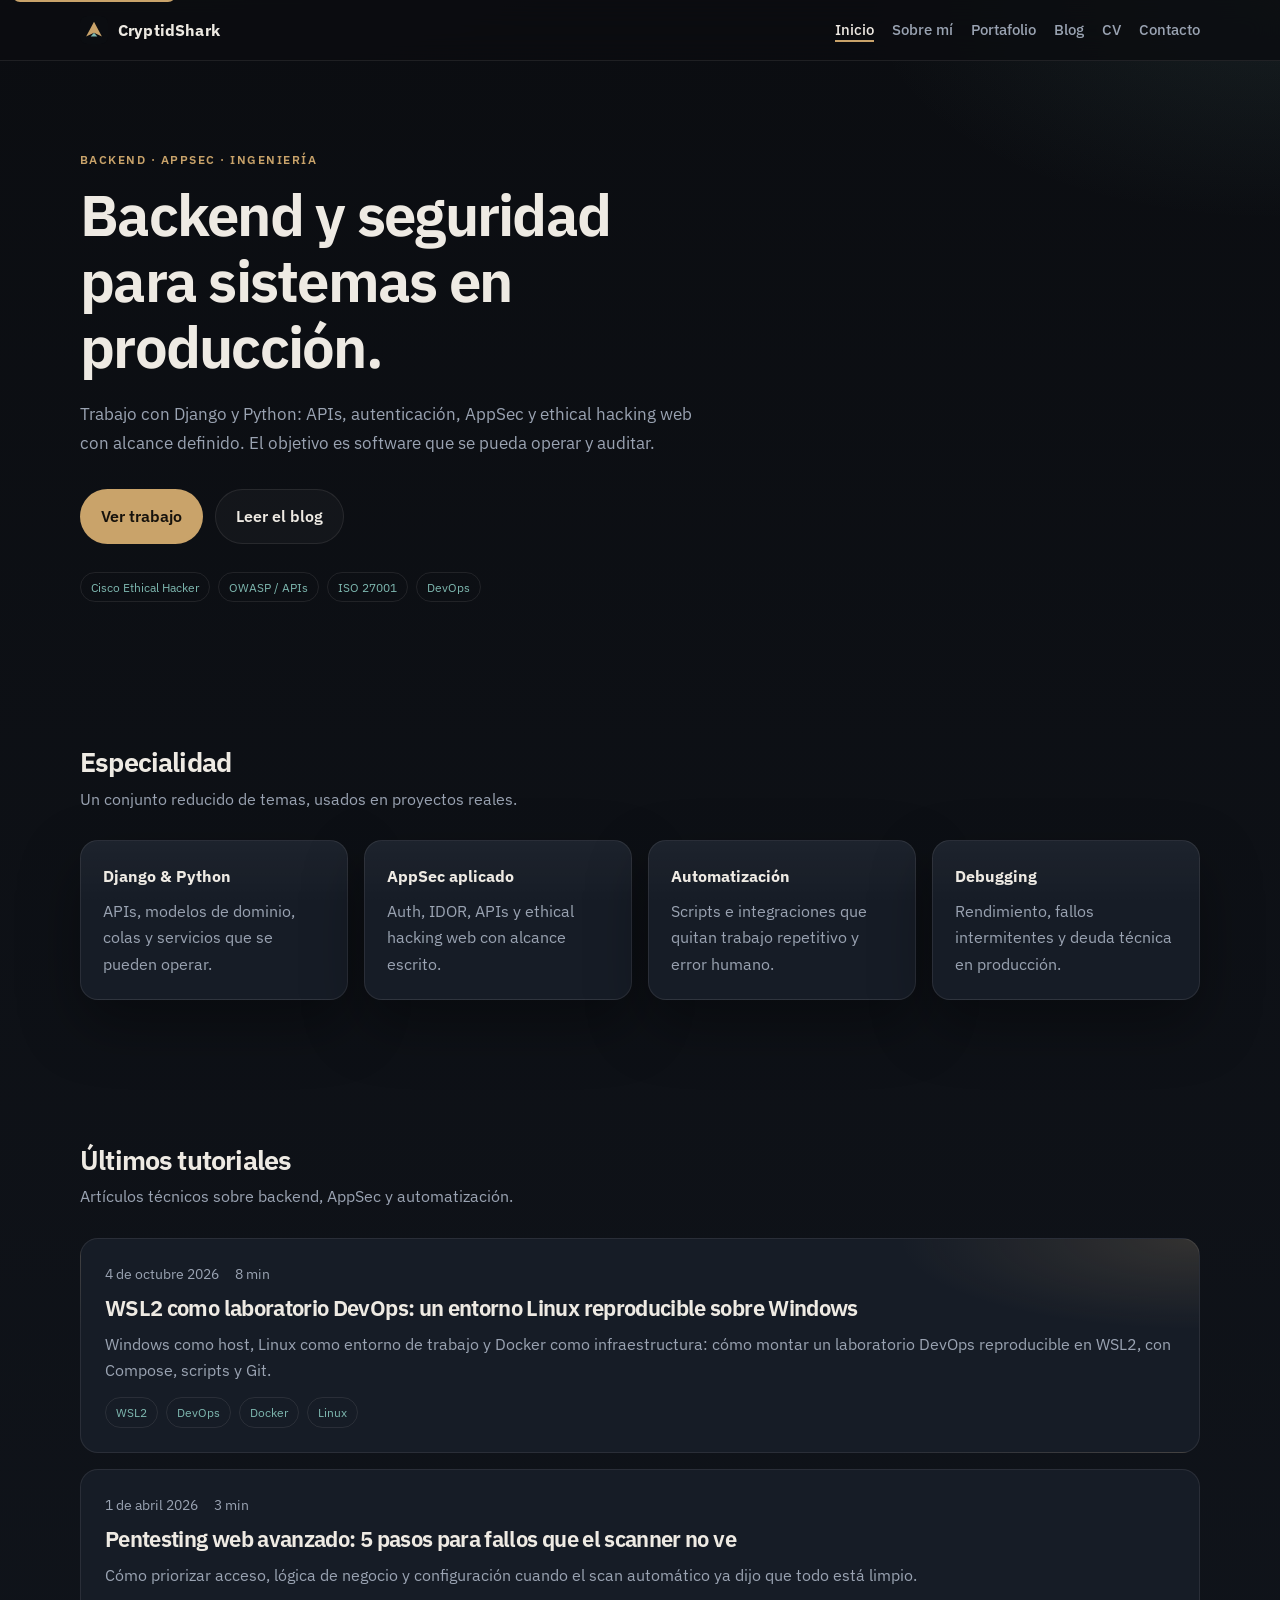
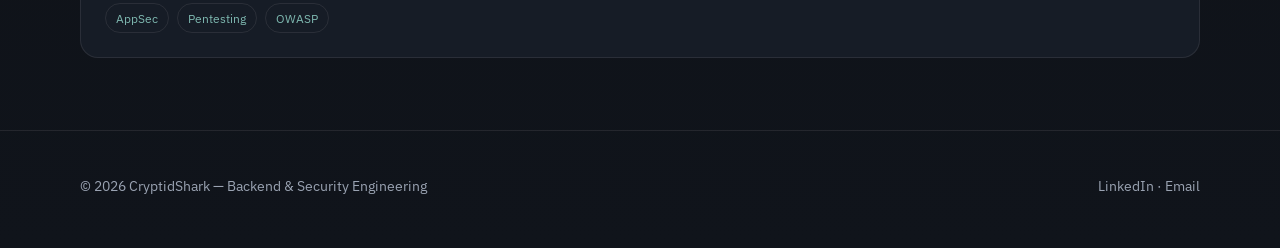
==== commit 4176a795: "post" ====
--- a/index.html
+++ b/index.html
@@ -104,7 +104,8 @@
         <p class="section-intro">Artículos técnicos sobre backend, AppSec y automatización.</p>
         <!-- BLOG_LATEST:START -->
         <div class="post-list">
-          <a class="post-card post-card--featured" href="blog/secure-django.html"><div class="post-card-meta"><time datetime="2026-04-01">1 de abril 2026</time><span>3 min</span></div><h3>Pentesting web avanzado: 5 pasos para fallos que el scanner no ve</h3><p class="excerpt">Cómo priorizar acceso, lógica de negocio y configuración cuando el scan automático ya dijo que todo está limpio.</p><ul class="chips"><li>AppSec</li><li>Pentesting</li><li>OWASP</li></ul></a>
+          <a class="post-card post-card--featured" href="blog/wsl2-laboratorio-devops.html"><div class="post-card-meta"><time datetime="2026-10-04">4 de octubre 2026</time><span>8 min</span></div><h3>WSL2 como laboratorio DevOps: un entorno Linux reproducible sobre Windows</h3><p class="excerpt">Windows como host, Linux como entorno de trabajo y Docker como infraestructura: cómo montar un laboratorio DevOps reproducible en WSL2, con Compose, scripts y Git.</p><ul class="chips"><li>WSL2</li><li>DevOps</li><li>Docker</li><li>Linux</li></ul></a>
+          <a class="post-card" href="blog/secure-django.html"><div class="post-card-meta"><time datetime="2026-04-01">1 de abril 2026</time><span>3 min</span></div><h3>Pentesting web avanzado: 5 pasos para fallos que el scanner no ve</h3><p class="excerpt">Cómo priorizar acceso, lógica de negocio y configuración cuando el scan automático ya dijo que todo está limpio.</p><ul class="chips"><li>AppSec</li><li>Pentesting</li><li>OWASP</li></ul></a>
         </div>
         <!-- BLOG_LATEST:END -->
       </div>
--- a/assets/css/style.css
+++ b/assets/css/style.css
@@ -456,6 +456,51 @@
   background: var(--surface);
 }
 
+.share {
+  display: flex;
+  flex-wrap: wrap;
+  align-items: center;
+  gap: 10px 14px;
+  margin: 20px 0 28px;
+}
+
+.share-label {
+  margin: 0;
+  color: var(--muted);
+  font-size: 0.88rem;
+  font-weight: 600;
+}
+
+.share-list {
+  display: flex;
+  flex-wrap: wrap;
+  gap: 8px;
+  list-style: none;
+  margin: 0;
+  padding: 0;
+}
+
+.share-btn {
+  display: inline-flex;
+  align-items: center;
+  justify-content: center;
+  padding: 8px 14px;
+  border-radius: 999px;
+  border: 1px solid var(--border);
+  background: var(--surface);
+  color: var(--text);
+  text-decoration: none;
+  font: inherit;
+  font-size: 0.85rem;
+  font-weight: 600;
+  cursor: pointer;
+}
+
+.share-btn:hover {
+  border-color: rgba(201, 163, 106, 0.45);
+  color: var(--text);
+}
+
 .footer {
   border-top: 1px solid var(--border);
   padding: 28px 0 36px;
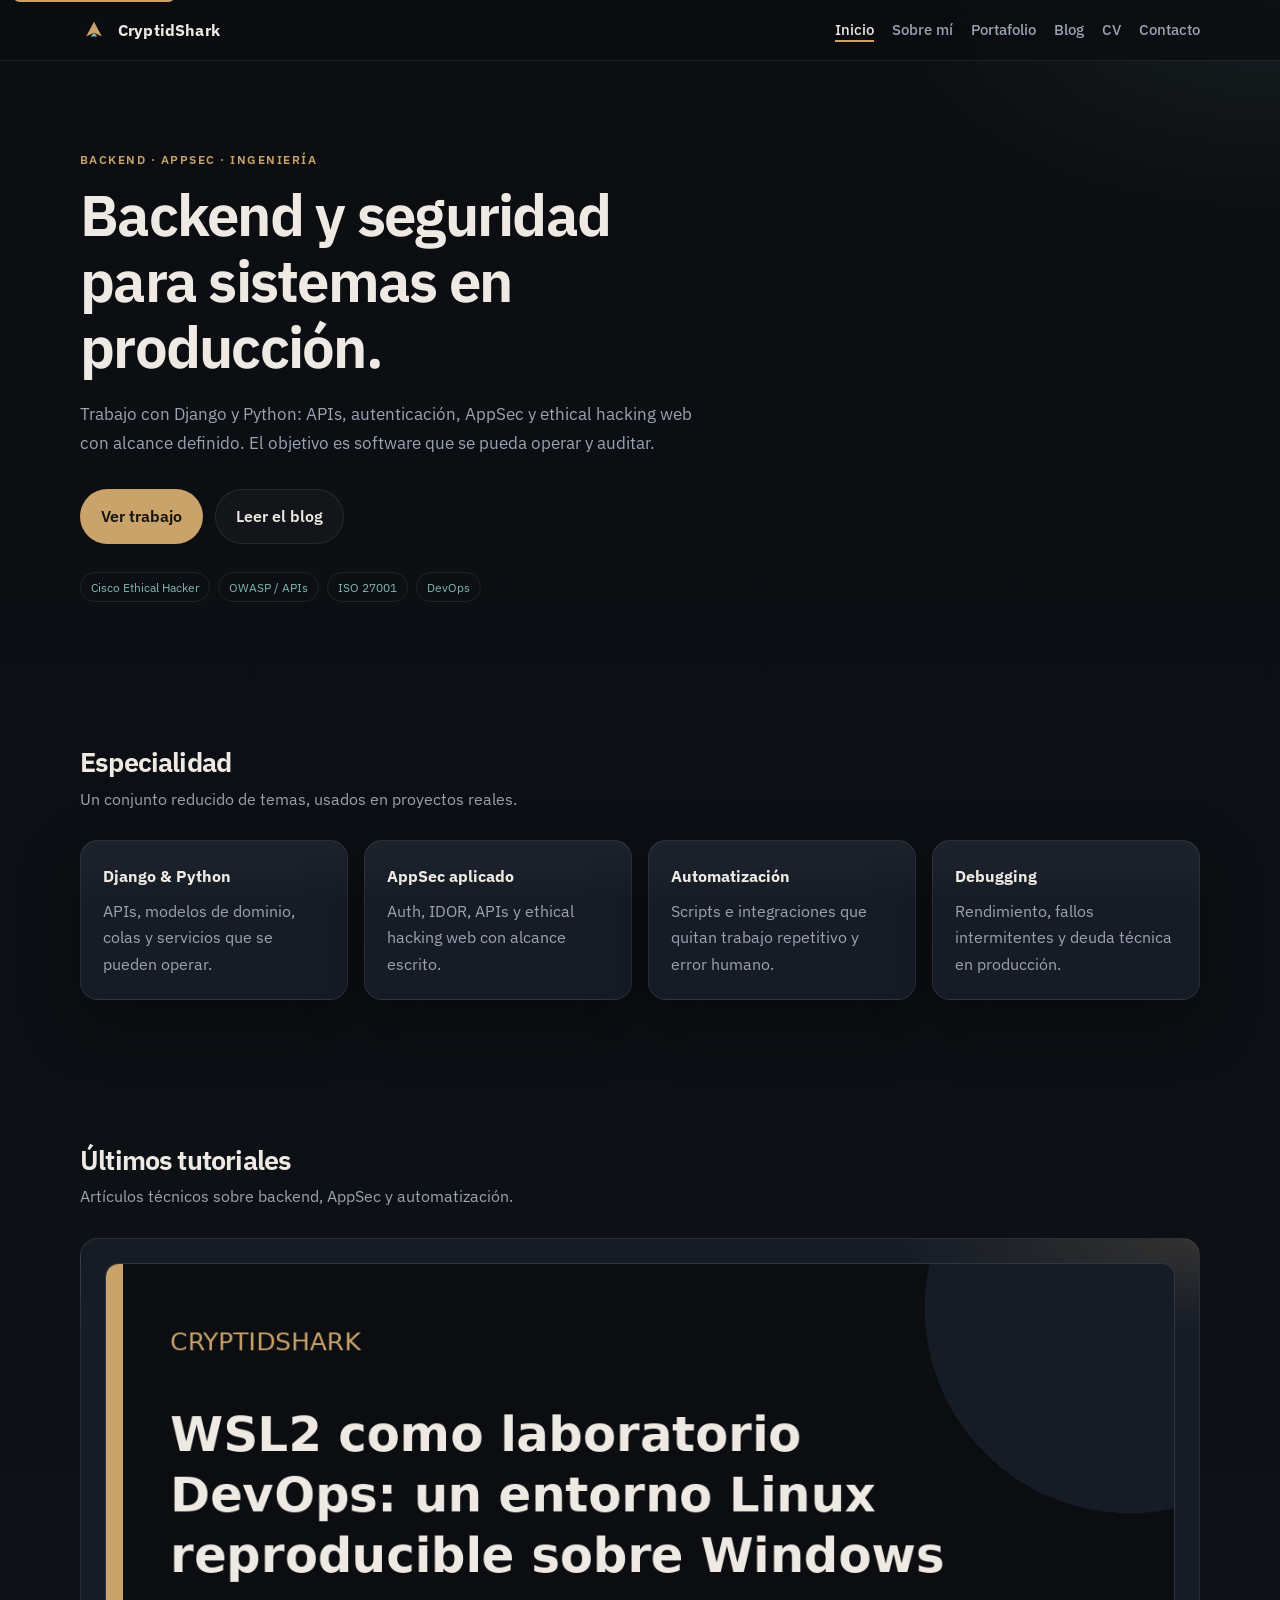
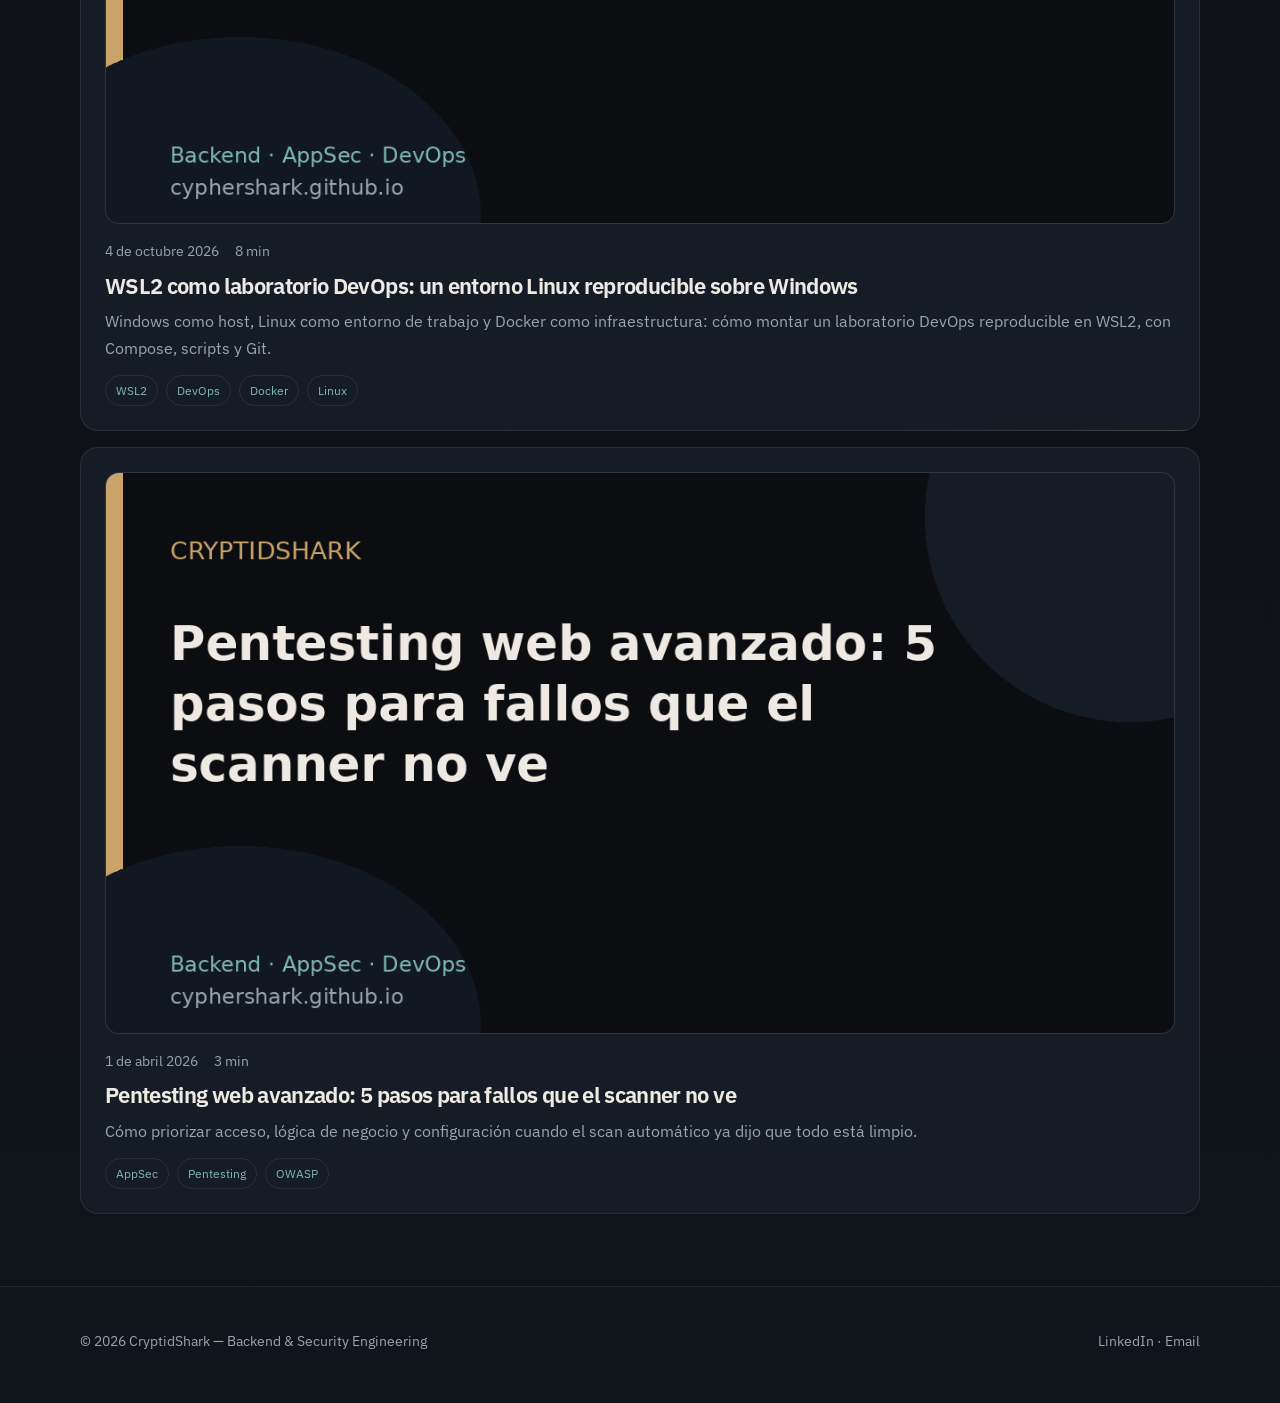
==== commit ea3aa6c4: "redes post v4" ====
--- a/index.html
+++ b/index.html
@@ -11,6 +11,18 @@
   <meta property="og:description" content="Backend Django/Python, AppSec y ethical hacking para sistemas en producción.">
   <meta property="og:type" content="website">
   <meta property="og:url" content="https://cyphershark.github.io/">
+  <meta property="og:site_name" content="CryptidShark">
+  <meta property="og:locale" content="es_ES">
+  <meta property="og:image" content="https://cyphershark.github.io/assets/img/og/default.png">
+  <meta property="og:image:secure_url" content="https://cyphershark.github.io/assets/img/og/default.png">
+  <meta property="og:image:type" content="image/png">
+  <meta property="og:image:width" content="1200">
+  <meta property="og:image:height" content="630">
+  <meta property="og:image:alt" content="CryptidShark">
+  <meta name="twitter:card" content="summary_large_image">
+  <meta name="twitter:title" content="CryptidShark | Backend & AppSec">
+  <meta name="twitter:description" content="Backend Django/Python, AppSec y ethical hacking para sistemas en producción.">
+  <meta name="twitter:image" content="https://cyphershark.github.io/assets/img/og/default.png">
   <link rel="icon" href="assets/img/favicon.svg" type="image/svg+xml">
   <link rel="preconnect" href="https://fonts.googleapis.com">
   <link rel="preconnect" href="https://fonts.gstatic.com" crossorigin>
@@ -104,8 +116,8 @@
         <p class="section-intro">Artículos técnicos sobre backend, AppSec y automatización.</p>
         <!-- BLOG_LATEST:START -->
         <div class="post-list">
-          <a class="post-card post-card--featured" href="blog/wsl2-laboratorio-devops.html"><div class="post-card-meta"><time datetime="2026-10-04">4 de octubre 2026</time><span>8 min</span></div><h3>WSL2 como laboratorio DevOps: un entorno Linux reproducible sobre Windows</h3><p class="excerpt">Windows como host, Linux como entorno de trabajo y Docker como infraestructura: cómo montar un laboratorio DevOps reproducible en WSL2, con Compose, scripts y Git.</p><ul class="chips"><li>WSL2</li><li>DevOps</li><li>Docker</li><li>Linux</li></ul></a>
-          <a class="post-card" href="blog/secure-django.html"><div class="post-card-meta"><time datetime="2026-04-01">1 de abril 2026</time><span>3 min</span></div><h3>Pentesting web avanzado: 5 pasos para fallos que el scanner no ve</h3><p class="excerpt">Cómo priorizar acceso, lógica de negocio y configuración cuando el scan automático ya dijo que todo está limpio.</p><ul class="chips"><li>AppSec</li><li>Pentesting</li><li>OWASP</li></ul></a>
+          <a class="post-card post-card--featured" href="blog/wsl2-laboratorio-devops.html"><img class="post-card-cover" src="assets/img/og/wsl2-laboratorio-devops.png" width="1200" height="630" alt=""><div class="post-card-meta"><time datetime="2026-10-04">4 de octubre 2026</time><span>8 min</span></div><h3>WSL2 como laboratorio DevOps: un entorno Linux reproducible sobre Windows</h3><p class="excerpt">Windows como host, Linux como entorno de trabajo y Docker como infraestructura: cómo montar un laboratorio DevOps reproducible en WSL2, con Compose, scripts y Git.</p><ul class="chips"><li>WSL2</li><li>DevOps</li><li>Docker</li><li>Linux</li></ul></a>
+          <a class="post-card" href="blog/secure-django.html"><img class="post-card-cover" src="assets/img/og/secure-django.png" width="1200" height="630" alt=""><div class="post-card-meta"><time datetime="2026-04-01">1 de abril 2026</time><span>3 min</span></div><h3>Pentesting web avanzado: 5 pasos para fallos que el scanner no ve</h3><p class="excerpt">Cómo priorizar acceso, lógica de negocio y configuración cuando el scan automático ya dijo que todo está limpio.</p><ul class="chips"><li>AppSec</li><li>Pentesting</li><li>OWASP</li></ul></a>
         </div>
         <!-- BLOG_LATEST:END -->
       </div>
--- a/assets/css/style.css
+++ b/assets/css/style.css
@@ -308,6 +308,26 @@
   padding: 24px;
 }
 
+.post-card-cover,
+.article-cover {
+  display: block;
+  width: 100%;
+  height: auto;
+  aspect-ratio: 1200 / 630;
+  object-fit: cover;
+  border-radius: 14px;
+  border: 1px solid var(--border);
+  background: var(--surface-2);
+}
+
+.post-card-cover {
+  margin-bottom: 16px;
+}
+
+.article-cover {
+  margin: 8px 0 28px;
+}
+
 .post-card--featured {
   background:
     radial-gradient(600px 180px at 100% 0%, var(--glow), transparent 50%),
